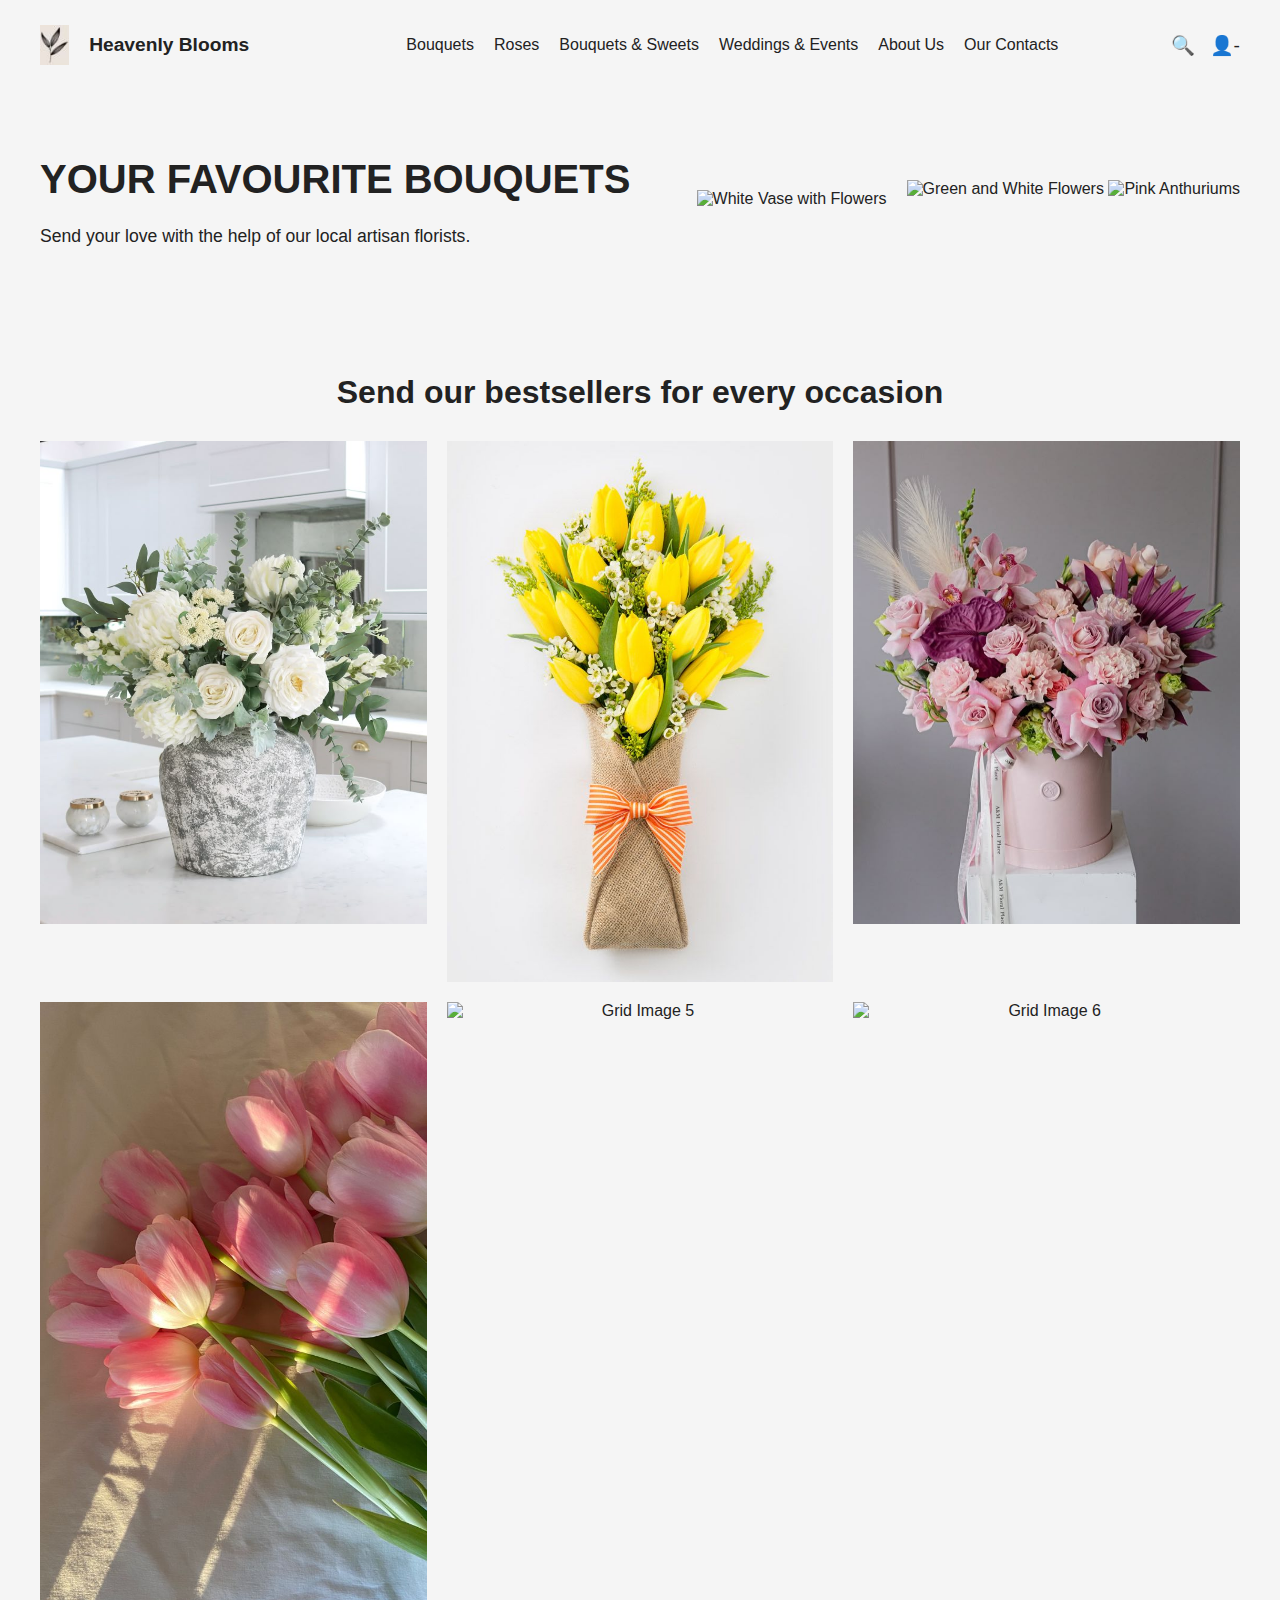
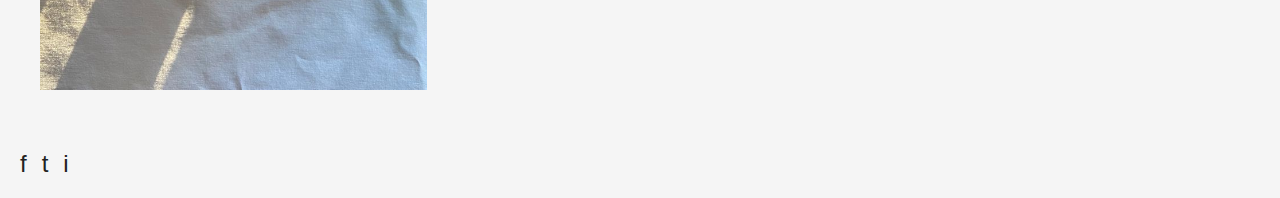
==== index.html @ cdf4165a "Update index.html" ====
<!DOCTYPE html>
<html lang="en">
<head>
    <meta charset="UTF-8">
    <meta name="viewport" content="width=device-width, initial-scale=1.0">
    <title>Heavenly Blooms - Your Favorite Bouquets</title>
    <link rel="stylesheet" href="styles.css">
</head>
<body>
    <header>
        <div class="logo">
            <img src="Logo.jpg" alt="Heavenly Blooms Logo">
             <span class="shop-name">Heavenly Blooms</span> 
        </div>
        <nav>
            
            <ul>
                <li><a href="#">Bouquets</a></li>
                <li><a href="#">Roses</a></li>
                <li><a href="#">Bouquets & Sweets</a></li>
                <li><a href="#">Weddings & Events</a></li>
                <li><a href="#">About Us</a></li> 
                <li><a href="#">Our Contacts</a></li>
            </ul>
        </nav>
        <div class="icons">
            <span class="search-icon">🔍</span> 
            <span class="account-icon">👤-</span> 
        </div>
    </header>
      <section class="hero">
        <div class="hero-text">
            <h1 class="shelly-volante-bold">YOUR FAVOURITE BOUQUETS</h1>
            <p>Send your love with the help of our local artisan florists.</p>
        </div>
        <div class="hero-image">
            <img src="vase-flowers.jpg" alt="White Vase with Flowers"> 
        </div>
        <div class="side-images">
            <img src="green-white-flowers.jpg" alt="Green and White Flowers">
            <img src="pink-anthuriums.jpg" alt="Pink Anthuriums">
        </div>
    </section>

    <section class="bestsellers">
        <h2>Send our bestsellers for every occasion</h2>
        <div class="image-grid">
            <img src="bs 1.jpg" alt="Grid Image 1">
            <img src="bs 2.jpg" alt="Grid Image 2">
            <img src="bs 3.jpg" alt="Grid Image 3">
            <img src="bs4.jpg" alt="Grid Image 4">
            <img src="grid-image5.jpg" alt="Grid Image 5">
            <img src="grid-image6.jpg" alt="Grid Image 6">
        </div>
    </section>

    <footer>
        <div class="social-icons">
            <span class="social-icon">f</span>
            <span class="social-icon">t</span>
            <span class="social-icon">i</span>
        </div>
    </footer>

</body>
</html>
---- styles.css ----
body {
    font-family: sans-serif;
    margin: 0;
    padding: 0;
    background-color: #F5F5F5;
    color: #222222;
}

/* Add the Shelly Volante BT font */
@font-face {
    font-family: 'Shelly Volante BT';
    src: url('ShellyVolanteBT.ttf') format('truetype'); /* Replace with the correct path to your font file */
    font-weight: bold; /* Make it bold by default */
    font-style: normal;
}

.shelly-volante-bold {
    font-family: 'Shelly Volante BT', sans-serif;
    font-weight: bold;
}

header {
    display: flex;
    justify-content: space-between;
    align-items: center;
    padding: 20px 40px;
}

.logo {
    display: flex;
    align-items: center;
}

header .logo img {
    height: 40px;
    margin-right: 10px;
}

.shop-name {
    font-size: 1.2em; /* Adjust size as needed */
    font-weight: bold; /* Make it bold */
    margin-left: 10px; /* Add some space between the logo and name */
}

nav ul {
    list-style: none;
    display: flex;
}

nav li {
    margin-left: 20px;
}

nav a {
    text-decoration: none;
    color: #222222;
}

.icons {
    display: flex;
}

.icons span {
    margin-left: 15px;
    font-size: 1.2em;
}

.hero {
    display: flex;
    padding: 40px;
    align-items: center;
}

.hero-text {
    flex: 1;
    padding-right: 40px;
}

.hero-text h1 {
    font-size: 2.5em;
    margin-bottom: 20px;
}

.hero-text p {
    font-size: 1.1em;
    line-height: 1.6;
}

.hero-image img {
    max-width: 400px;
    margin-right: 20px;
}

.side-images img {
    max-width: 200px;
    margin-bottom: 20px;
}

.bestsellers {
    text-align: center;
    padding: 40px;
}

.bestsellers h2 {
    font-size: 2em;
    margin-bottom: 30px;
}

.image-grid {
    display: grid;
    grid-template-columns: repeat(3, 1fr);
    gap: 20px;
    max-width: 1200px;
    margin: 0 auto;
}

.image-grid img {
    max-width: 100%;
}

footer {
    padding: 20px;
    text-align: left;
}

.social-icons {
    display: flex;
}

.social-icons span {
    margin-right: 15px;
    font-size: 1.5em;
}
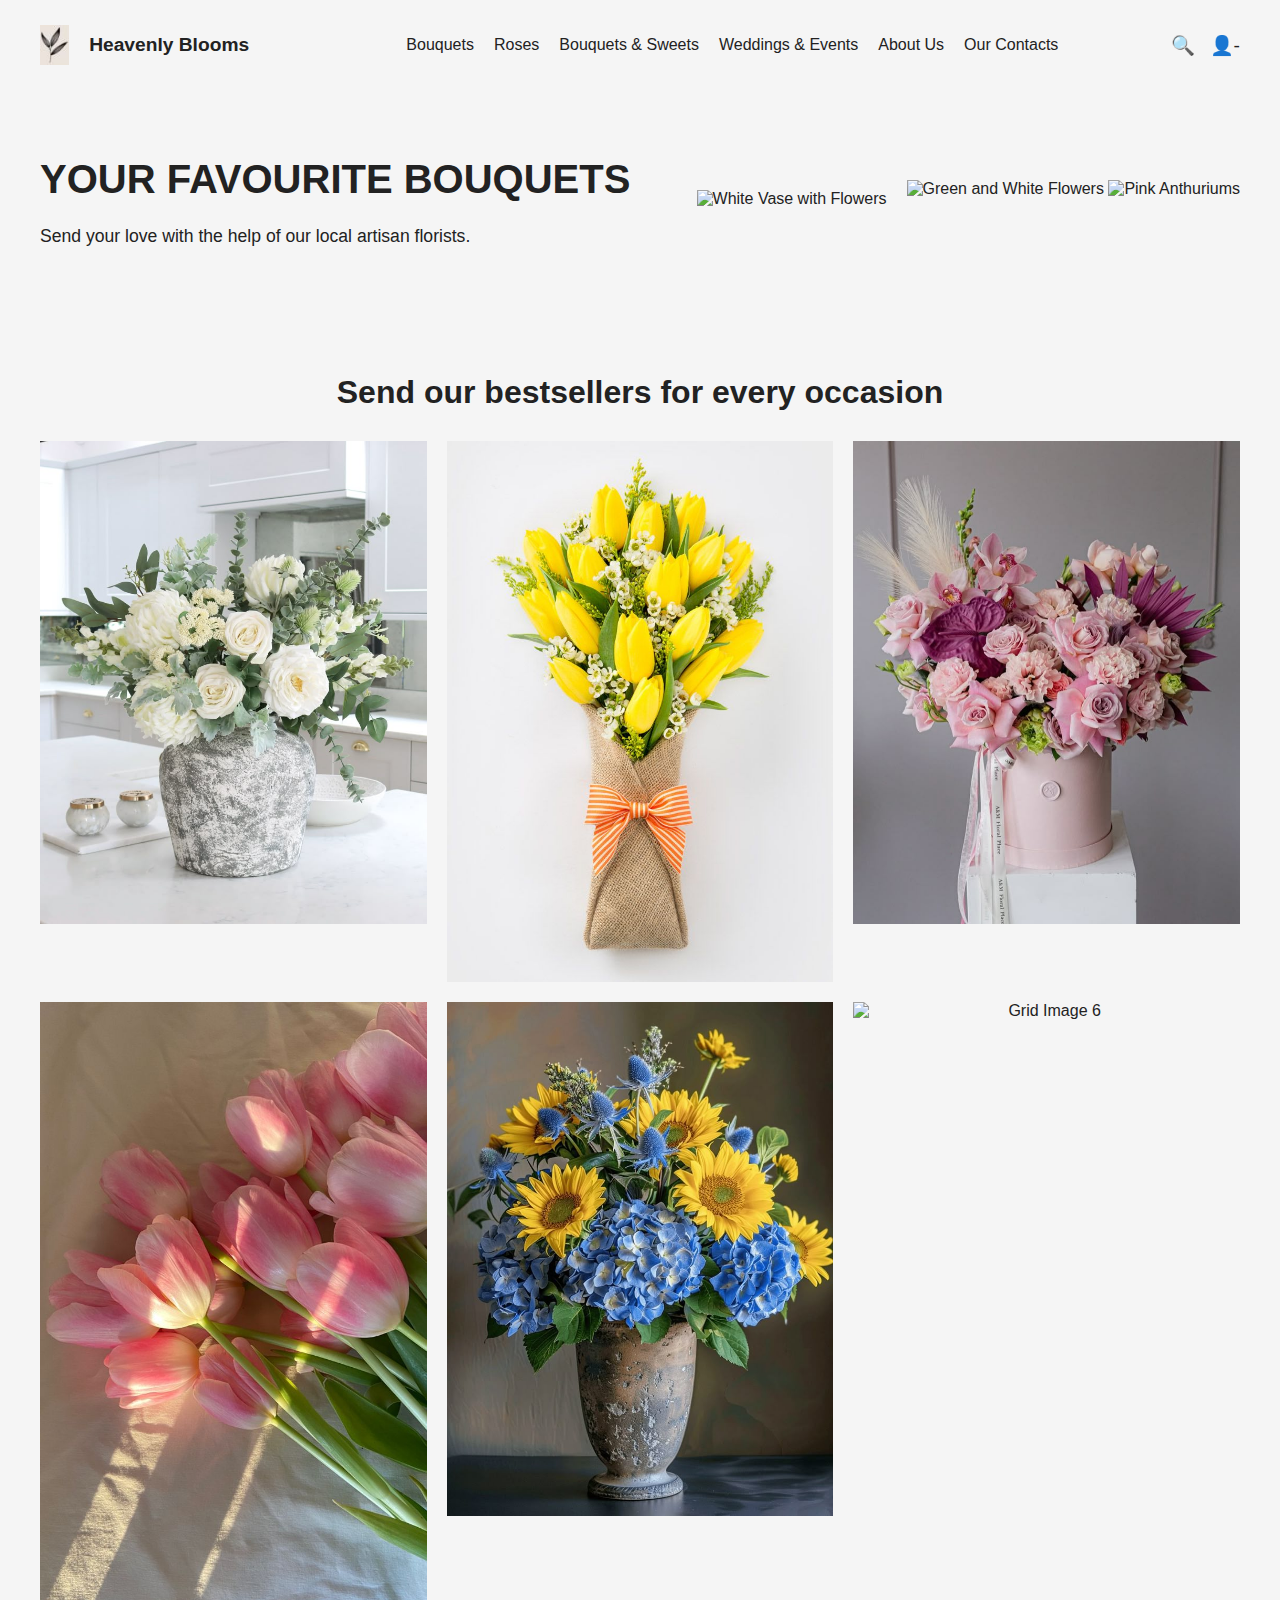
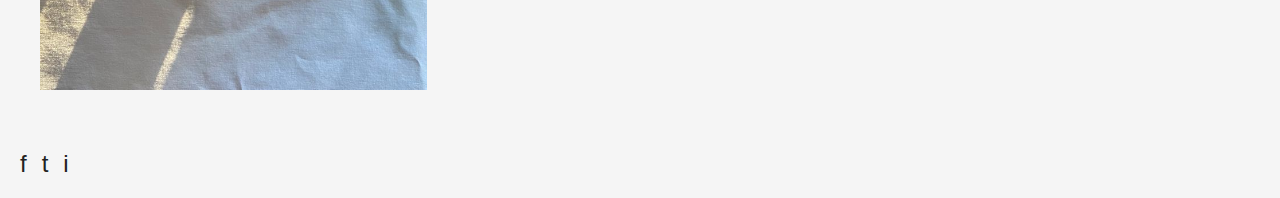
==== commit 998b305b: "Update index.html" ====
--- a/index.html
+++ b/index.html
@@ -49,7 +49,7 @@
             <img src="bs 2.jpg" alt="Grid Image 2">
             <img src="bs 3.jpg" alt="Grid Image 3">
             <img src="bs4.jpg" alt="Grid Image 4">
-            <img src="grid-image5.jpg" alt="Grid Image 5">
+            <img src="bs 5.jpg" alt="Grid Image 5">
             <img src="grid-image6.jpg" alt="Grid Image 6">
         </div>
     </section>
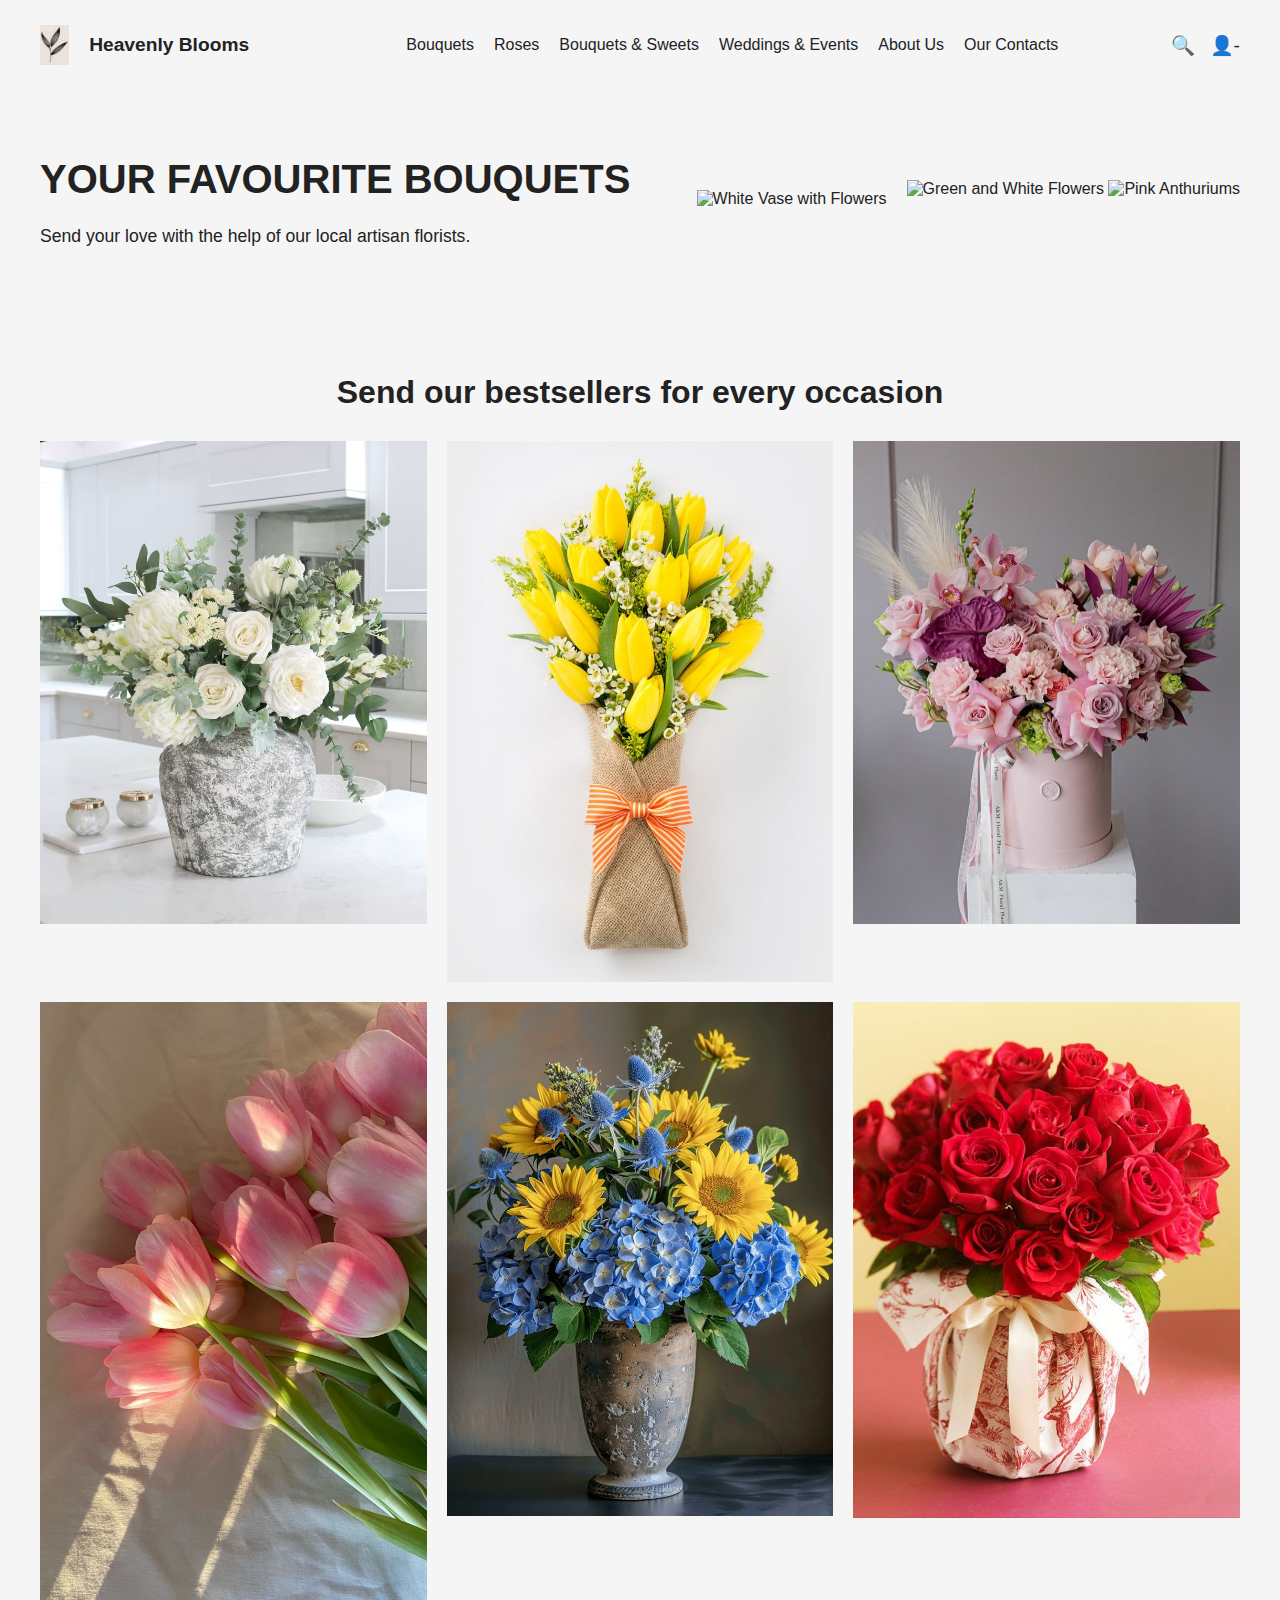
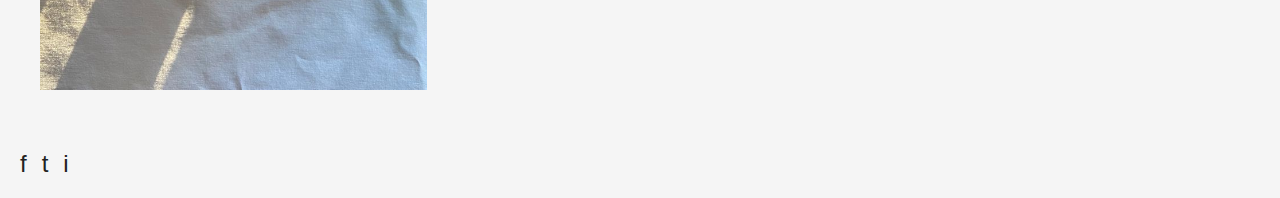
==== commit 2dfa1268: "Update index.html" ====
--- a/index.html
+++ b/index.html
@@ -50,7 +50,7 @@
             <img src="bs 3.jpg" alt="Grid Image 3">
             <img src="bs4.jpg" alt="Grid Image 4">
             <img src="bs 5.jpg" alt="Grid Image 5">
-            <img src="grid-image6.jpg" alt="Grid Image 6">
+            <img src="bs 6.jpg" alt="Grid Image 6">
         </div>
     </section>
 
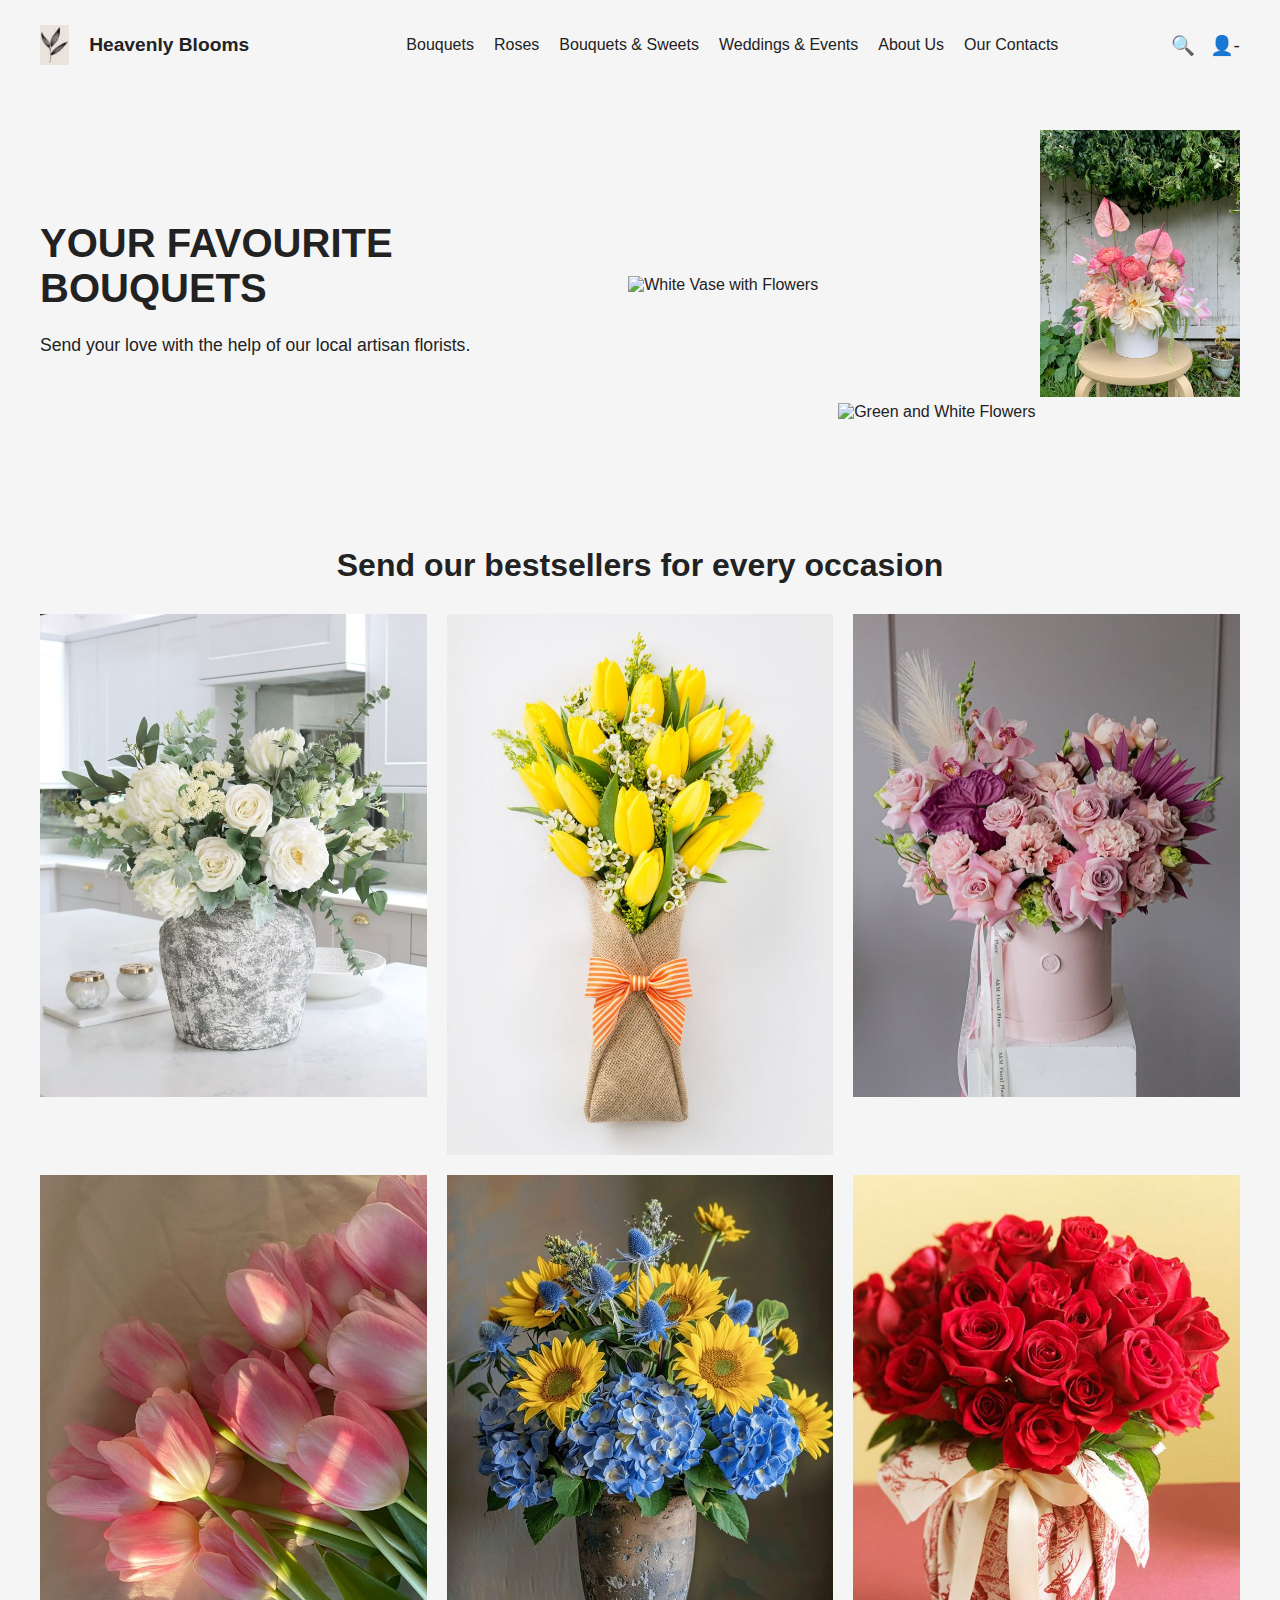
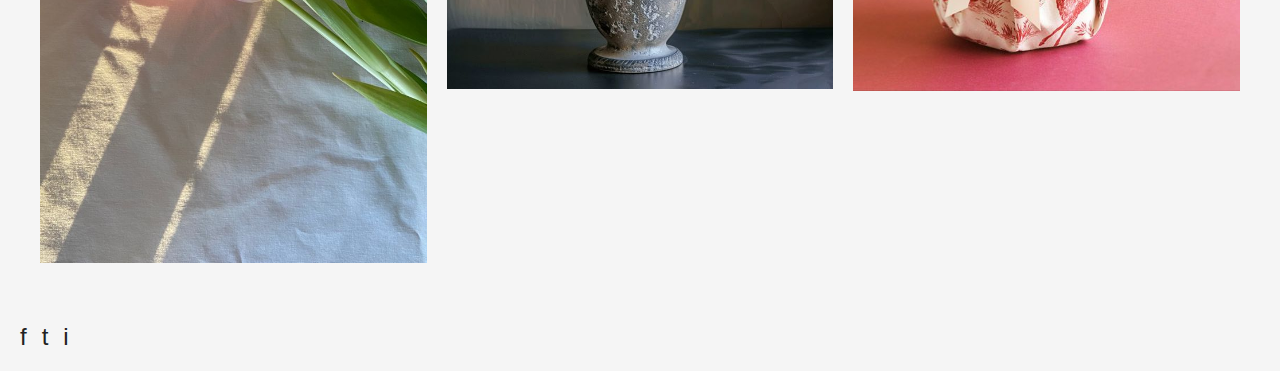
==== commit 7b0bc5bf: "Update index.html" ====
--- a/index.html
+++ b/index.html
@@ -38,7 +38,7 @@
         </div>
         <div class="side-images">
             <img src="green-white-flowers.jpg" alt="Green and White Flowers">
-            <img src="pink-anthuriums.jpg" alt="Pink Anthuriums">
+            <img src="pink anthuriums.jpg" alt="Pink Anthuriums">
         </div>
     </section>
 
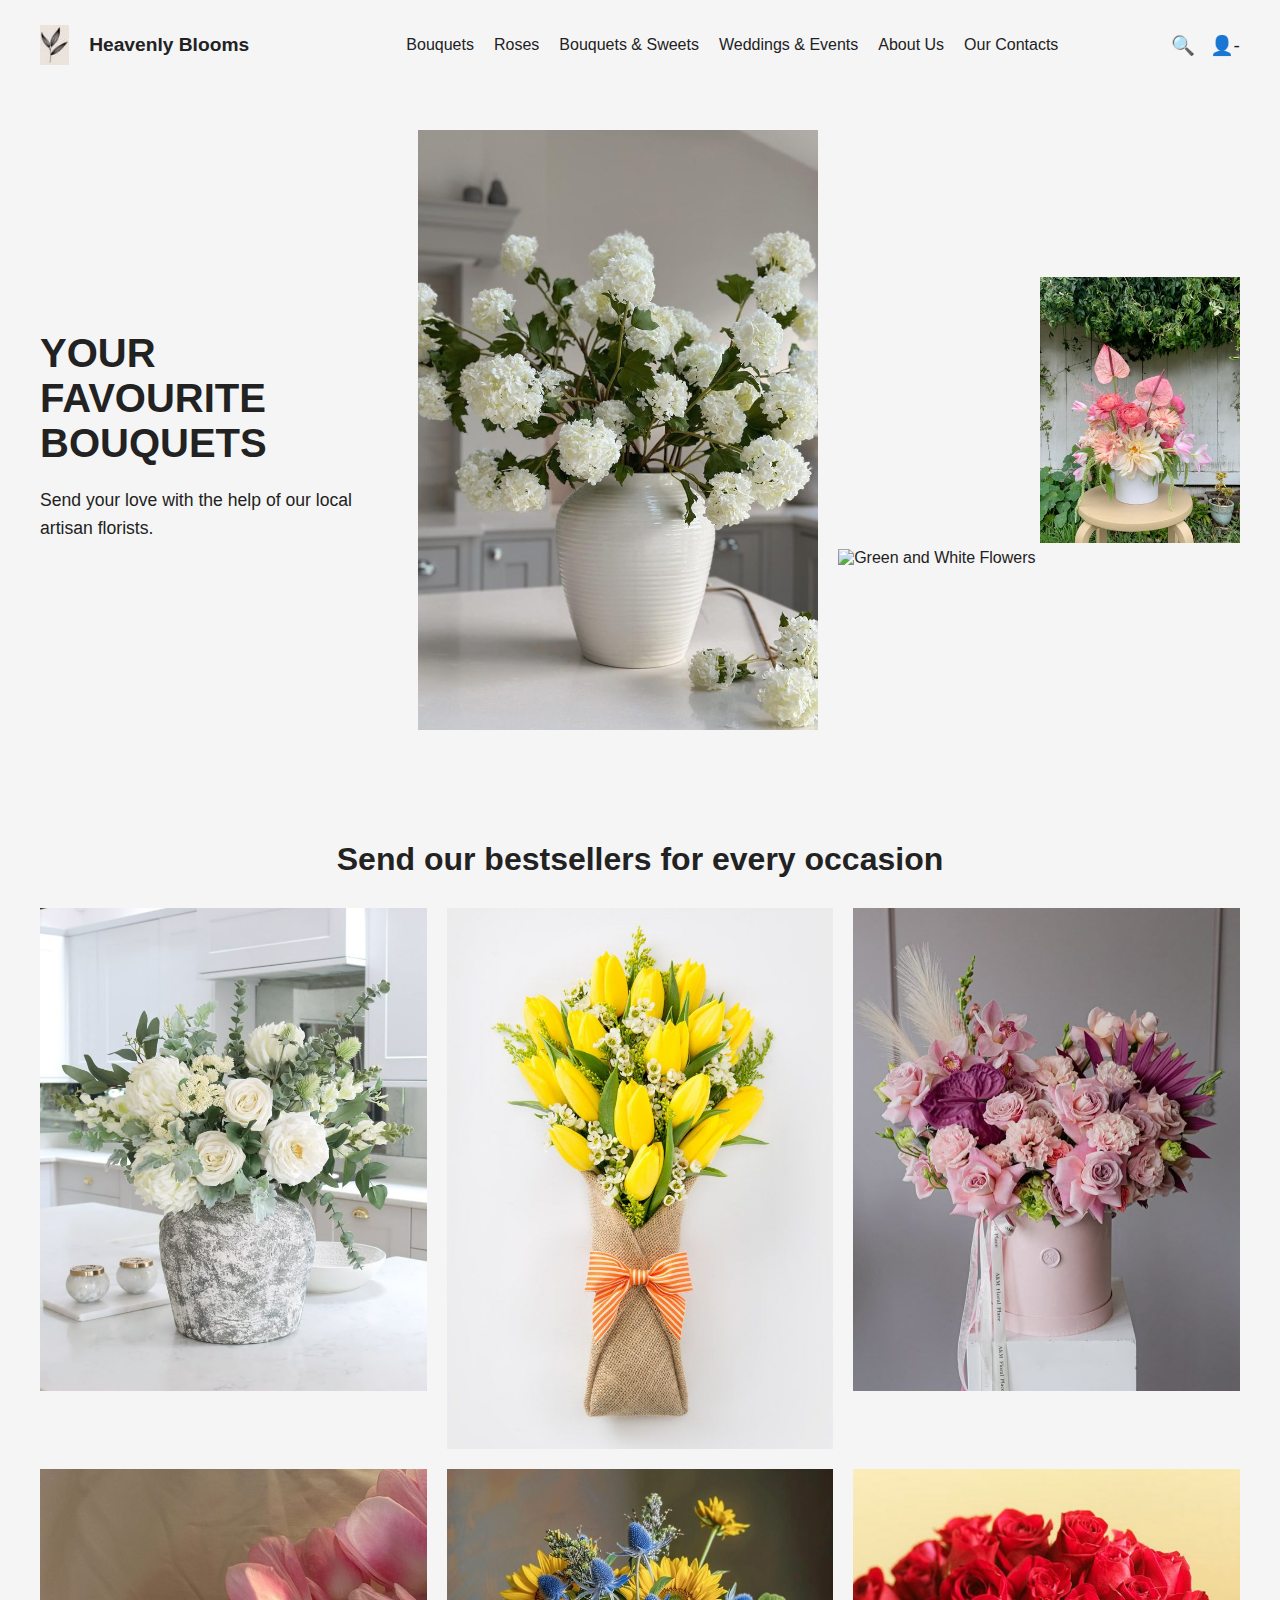
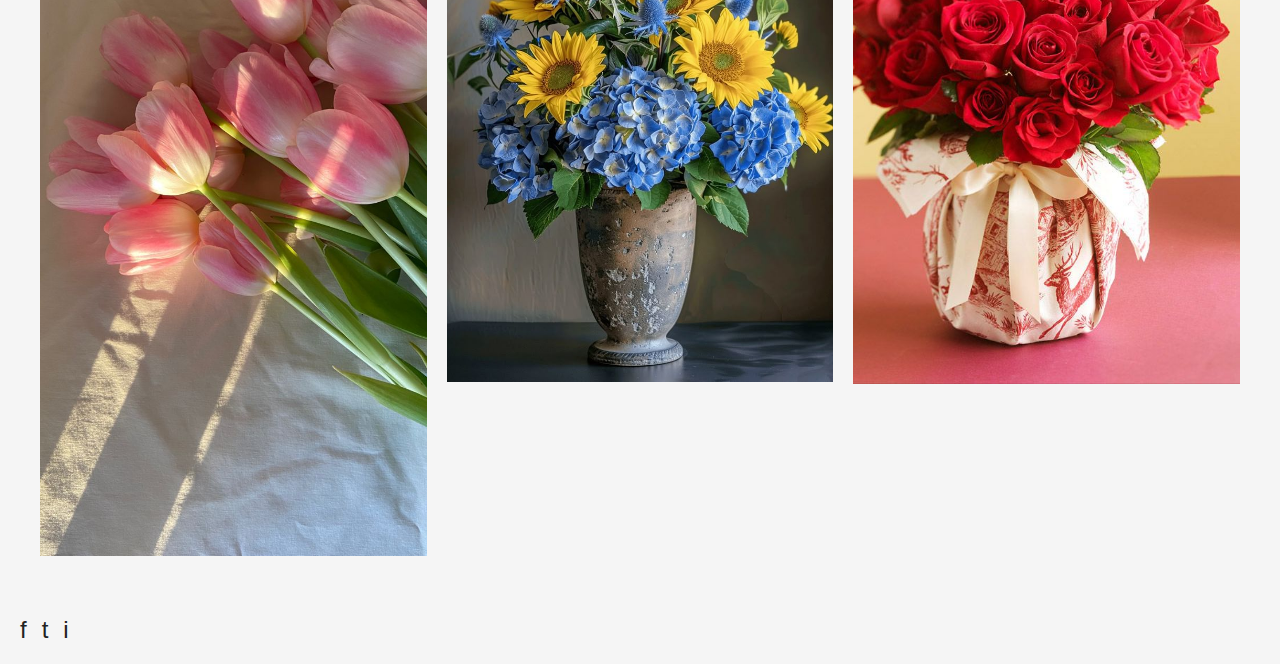
==== commit 70fccd80: "Update index.html" ====
--- a/index.html
+++ b/index.html
@@ -34,7 +34,7 @@
             <p>Send your love with the help of our local artisan florists.</p>
         </div>
         <div class="hero-image">
-            <img src="vase-flowers.jpg" alt="White Vase with Flowers"> 
+            <img src="White Vase.jpg" alt="White Vase with Flowers"> 
         </div>
         <div class="side-images">
             <img src="green-white-flowers.jpg" alt="Green and White Flowers">
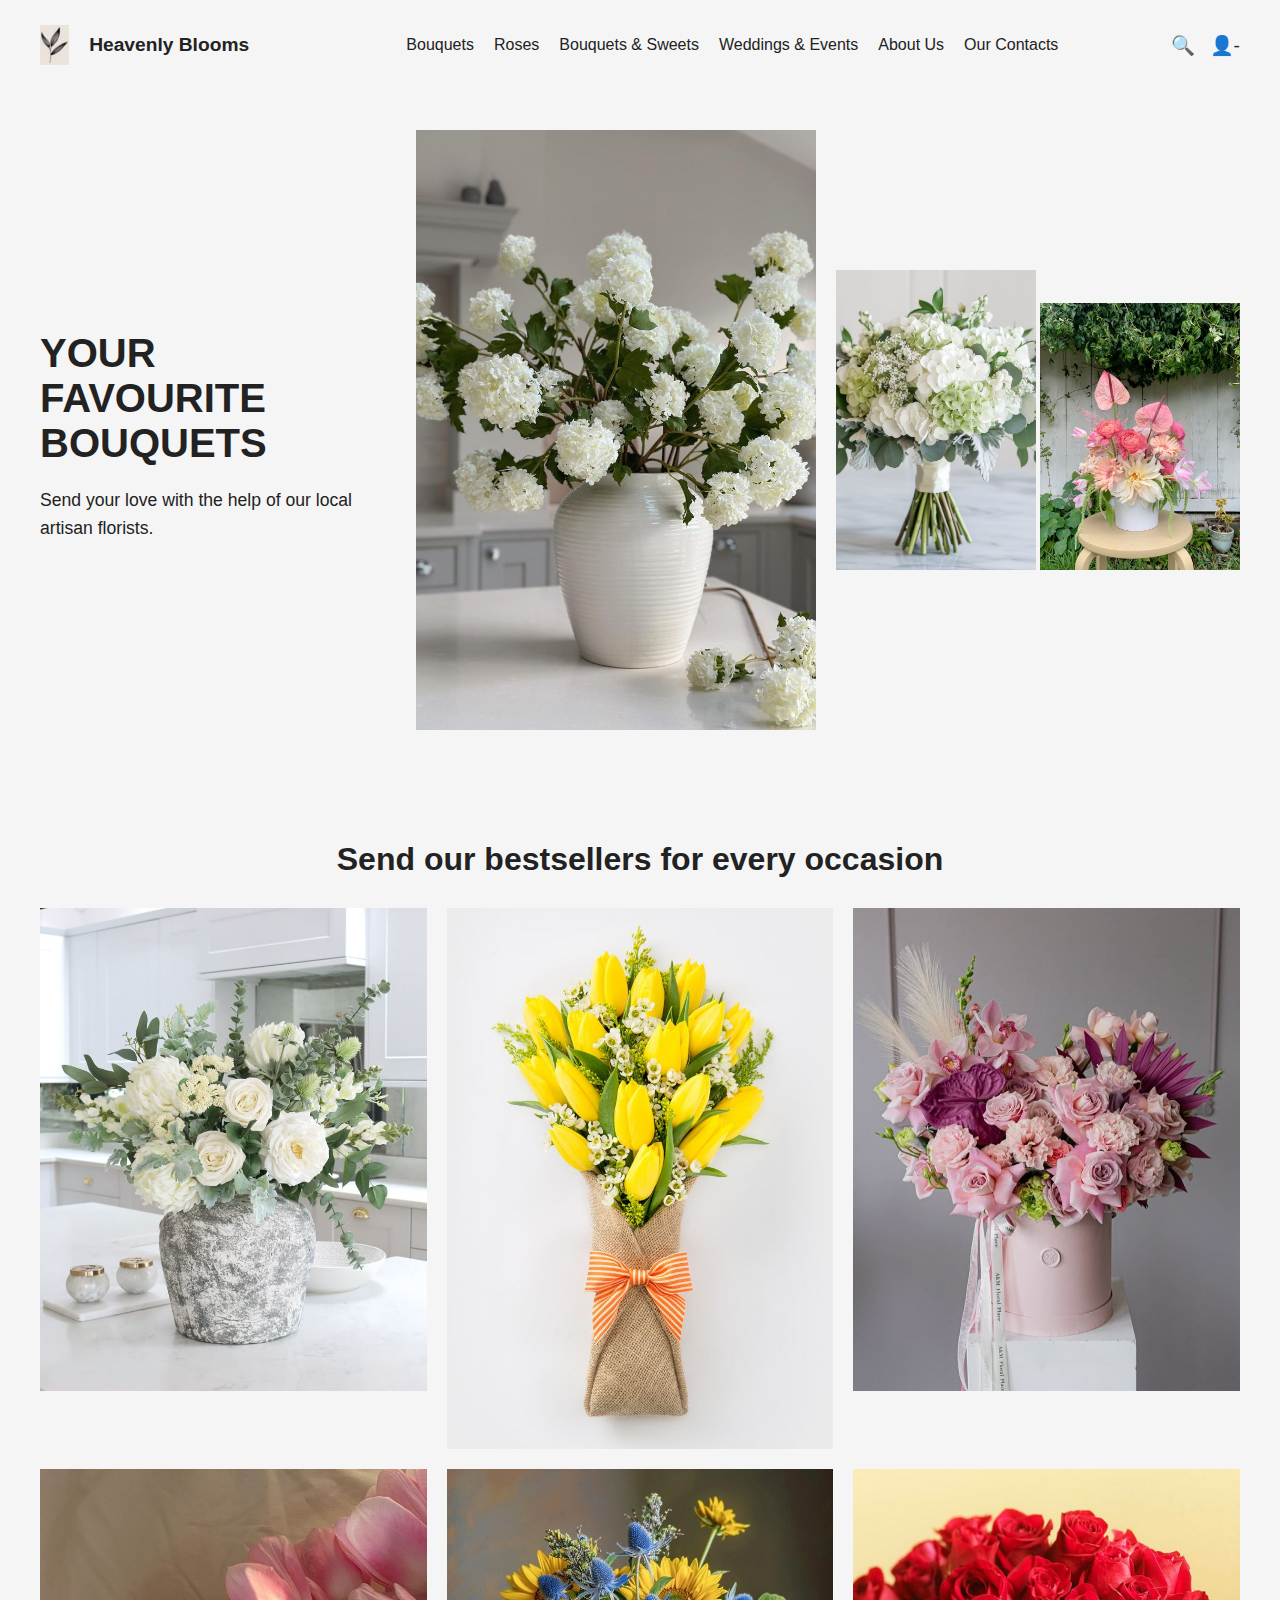
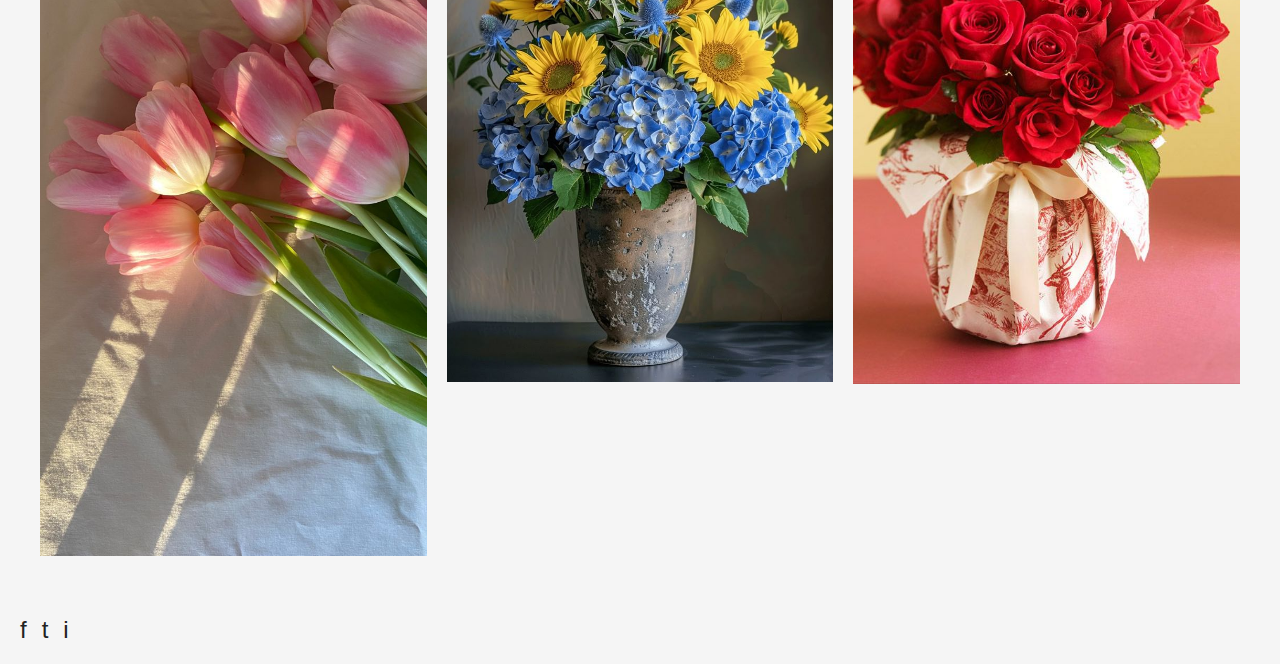
==== commit 6e3d5ad9: "Update index.html" ====
--- a/index.html
+++ b/index.html
@@ -37,7 +37,7 @@
             <img src="White Vase.jpg" alt="White Vase with Flowers"> 
         </div>
         <div class="side-images">
-            <img src="green-white-flowers.jpg" alt="Green and White Flowers">
+            <img src="White and Green.jpg" alt="Green and White Flowers">
             <img src="pink anthuriums.jpg" alt="Pink Anthuriums">
         </div>
     </section>
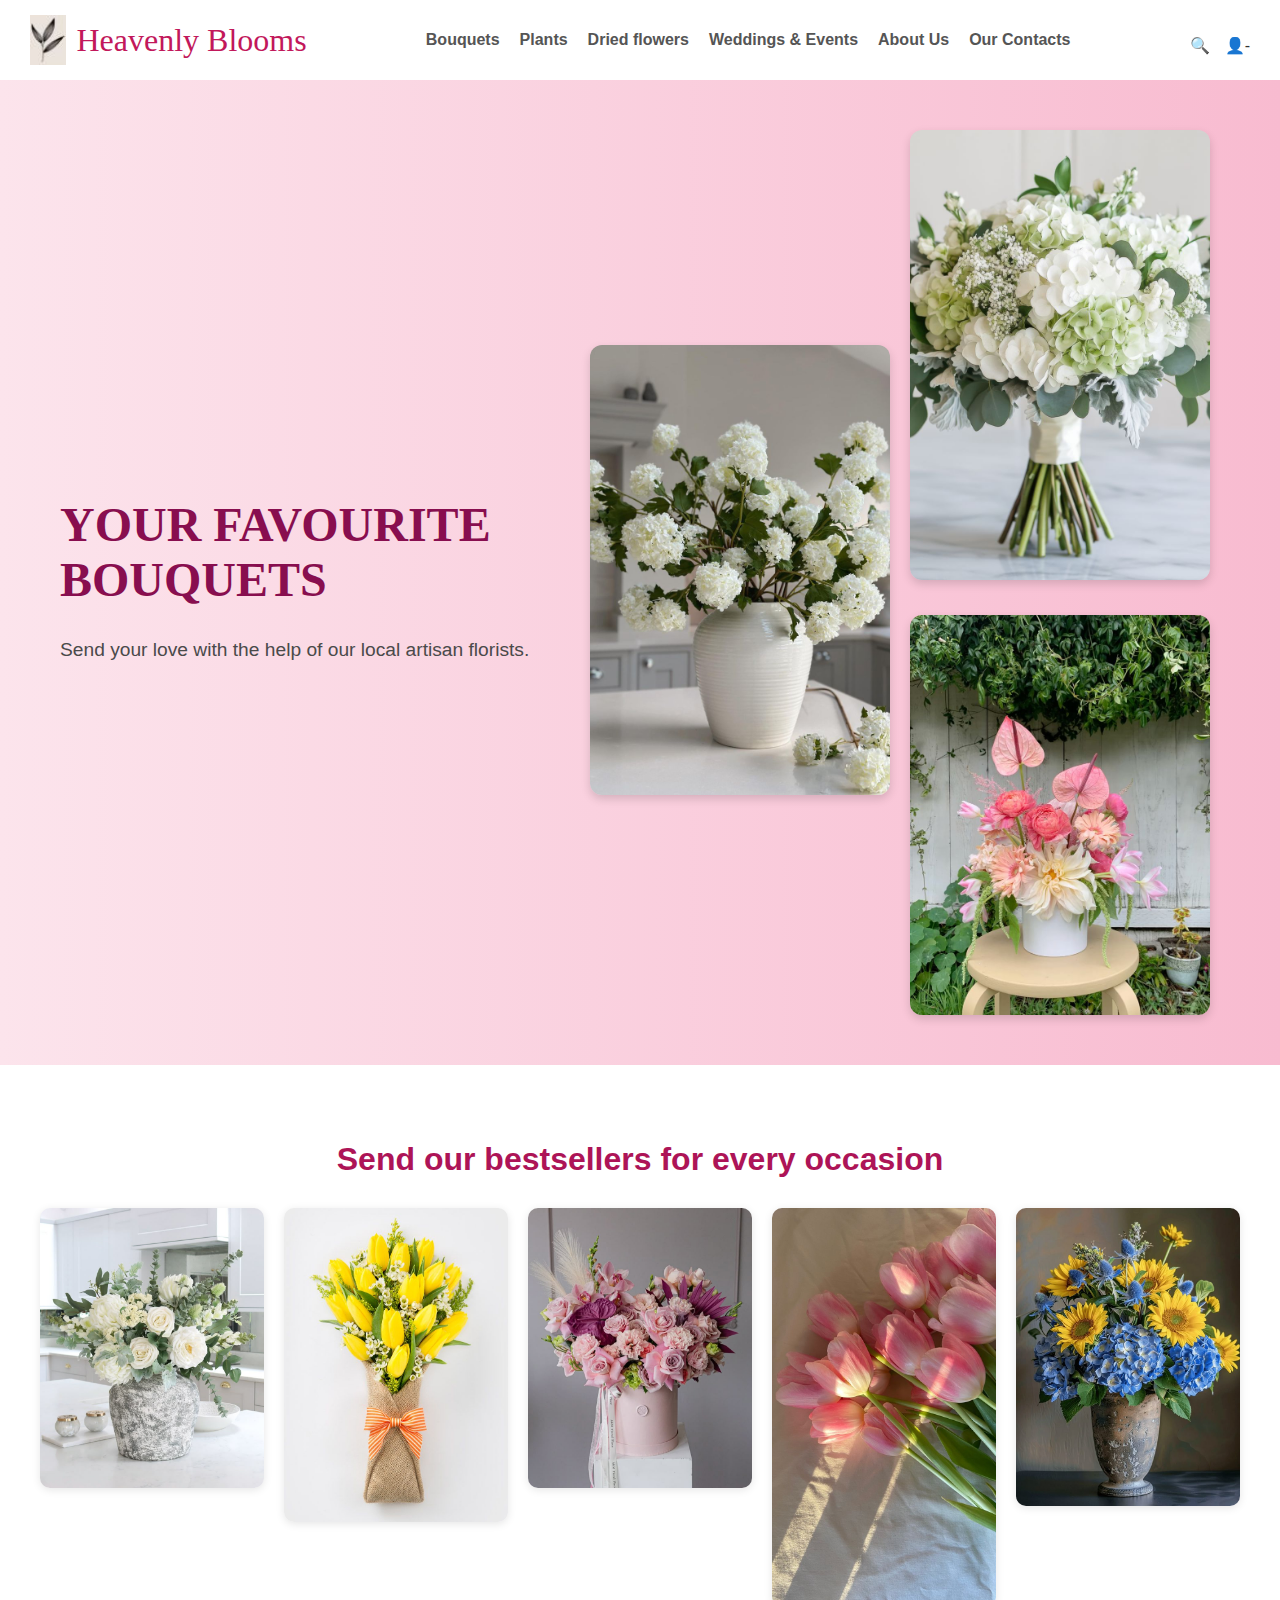
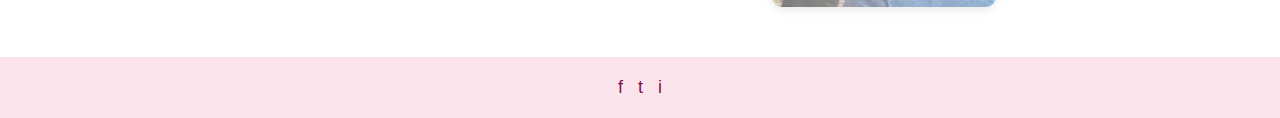
==== commit c2c41dd0: "Update index.html" ====
--- a/index.html
+++ b/index.html
@@ -10,14 +10,14 @@
     <header>
         <div class="logo">
             <img src="Logo.jpg" alt="Heavenly Blooms Logo">
-             <span class="shop-name">Heavenly Blooms</span> 
+             <span class="shop-name shelly-volante-bold">Heavenly Blooms</span>
         </div>
         <nav>
             
             <ul>
                 <li><a href="#">Bouquets</a></li>
-                <li><a href="#">Roses</a></li>
-                <li><a href="#">Bouquets & Sweets</a></li>
+                <li><a href="#">Plants</a></li>
+                <li><a href="#">Dried flowers</a></li>
                 <li><a href="#">Weddings & Events</a></li>
                 <li><a href="#">About Us</a></li> 
                 <li><a href="#">Our Contacts</a></li>
@@ -50,8 +50,7 @@
             <img src="bs 3.jpg" alt="Grid Image 3">
             <img src="bs4.jpg" alt="Grid Image 4">
             <img src="bs 5.jpg" alt="Grid Image 5">
-            <img src="bs 6.jpg" alt="Grid Image 6">
-        </div>
+            </div>
     </section>
 
     <footer>
--- a/styles.css
+++ b/styles.css
@@ -1,139 +1,173 @@
-body {
-    font-family: sans-serif;
-    margin: 0;
-    padding: 0;
-    background-color: #F5F5F5;
-    color: #222222;
+/* ShelleyVolante BT Font */
+@font-face {
+  font-family: 'ShelleyVolante';
+  src: url('ShelleyVolanteBT.ttf') format('truetype');
 }
 
-/* Add the Shelly Volante BT font */
-@font-face {
-    font-family: 'Shelly Volante BT';
-    src: url('ShellyVolanteBT.ttf') format('truetype'); /* Replace with the correct path to your font file */
-    font-weight: bold; /* Make it bold by default */
-    font-style: normal;
+/* Global styles */
+body {
+  margin: 0;
+  font-family: Arial, sans-serif;
+  background-color: #fff0f5; /* soft baby pink */
+  color: #333;
+}
+
+header {
+  background-color: #ffffff;
+  display: flex;
+  align-items: center;
+  justify-content: space-between;
+  padding: 15px 30px;
+  box-shadow: 0 2px 10px rgba(0, 0, 0, 0.1);
+  flex-wrap: wrap;
+}
+
+.logo {
+  display: flex;
+  align-items: center;
+}
+
+.logo img {
+  height: 50px;
+  margin-right: 10px;
+}
+
+.shop-name {
+  font-size: 2rem;
+  color: #c2185b;
 }
 
 .shelly-volante-bold {
-    font-family: 'Shelly Volante BT', sans-serif;
-    font-weight: bold;
-}
-
-header {
-    display: flex;
-    justify-content: space-between;
-    align-items: center;
-    padding: 20px 40px;
-}
-
-.logo {
-    display: flex;
-    align-items: center;
-}
-
-header .logo img {
-    height: 40px;
-    margin-right: 10px;
-}
-
-.shop-name {
-    font-size: 1.2em; /* Adjust size as needed */
-    font-weight: bold; /* Make it bold */
-    margin-left: 10px; /* Add some space between the logo and name */
+  font-family: 'ShelleyVolante', cursive;
 }
 
 nav ul {
-    list-style: none;
-    display: flex;
-}
-
-nav li {
-    margin-left: 20px;
+  list-style: none;
+  display: flex;
+  gap: 20px;
+  padding: 0;
+  margin: 0;
 }
 
 nav a {
-    text-decoration: none;
-    color: #222222;
+  text-decoration: none;
+  color: #555;
+  font-weight: bold;
+  transition: color 0.3s;
+}
+
+nav a:hover {
+  color: #c2185b;
 }
 
 .icons {
-    display: flex;
+  display: flex;
+  align-items: center;
+  gap: 15px;
+  margin-top: 10px;
 }
 
-.icons span {
-    margin-left: 15px;
-    font-size: 1.2em;
+.search-bar {
+  padding: 6px 12px;
+  border-radius: 20px;
+  border: 1px solid #ccc;
+  font-size: 14px;
+  width: 150px;
+  transition: width 0.3s ease;
+}
+
+.search-bar:focus {
+  outline: none;
+  width: 200px;
+  border-color: #c2185b;
+}
+
+.cart-icon {
+  font-size: 20px;
+  cursor: pointer;
 }
 
 .hero {
-    display: flex;
-    padding: 40px;
-    align-items: center;
+  display: flex;
+  align-items: center;
+  justify-content: space-between;
+  padding: 40px 60px;
+  background: linear-gradient(to right, #fce4ec, #f8bbd0);
+  flex-wrap: wrap;
 }
 
 .hero-text {
-    flex: 1;
-    padding-right: 40px;
+  flex: 1;
 }
 
 .hero-text h1 {
-    font-size: 2.5em;
-    margin-bottom: 20px;
+  font-size: 3rem;
+  color: #880e4f;
 }
 
 .hero-text p {
-    font-size: 1.1em;
-    line-height: 1.6;
+  font-size: 1.2rem;
+  color: #4a4a4a;
 }
 
-.hero-image img {
-    max-width: 400px;
-    margin-right: 20px;
+.hero-image img,
+.side-images img {
+  width: 100%;
+  max-width: 300px;
+  border-radius: 12px;
+  margin: 10px;
+  box-shadow: 0 4px 10px rgba(0, 0, 0, 0.15);
 }
 
-.side-images img {
-    max-width: 200px;
-    margin-bottom: 20px;
+.side-images {
+  display: flex;
+  flex-direction: column;
+  gap: 15px;
 }
 
 .bestsellers {
-    text-align: center;
-    padding: 40px;
+  padding: 50px 40px;
+  background-color: #fff;
+  text-align: center;
 }
 
 .bestsellers h2 {
-    font-size: 2em;
-    margin-bottom: 30px;
+  font-size: 2rem;
+  color: #ad1457;
+  margin-bottom: 30px;
 }
 
 .image-grid {
-    display: grid;
-    grid-template-columns: repeat(3, 1fr);
-    gap: 20px;
-    max-width: 1200px;
-    margin: 0 auto;
+  display: grid;
+  grid-template-columns: repeat(auto-fit, minmax(200px, 1fr));
+  gap: 20px;
 }
 
 .image-grid img {
-    max-width: 100%;
+  width: 100%;
+  border-radius: 10px;
+  box-shadow: 0 2px 8px rgba(0, 0, 0, 0.1);
 }
 
 footer {
-    padding: 20px;
-    text-align: left;
+  padding: 20px;
+  background-color: #fce4ec;
+  text-align: center;
 }
 
 .social-icons {
-    display: flex;
+  display: flex;
+  justify-content: center;
+  gap: 15px;
+  font-size: 18px;
+  color: #880e4f;
 }
 
-.social-icons span {
-    margin-right: 15px;
-    font-size: 1.5em;
+.social-icon:hover {
+  color: #c2185b;
+  cursor: pointer;
 }
 
 
 
 
-
-
